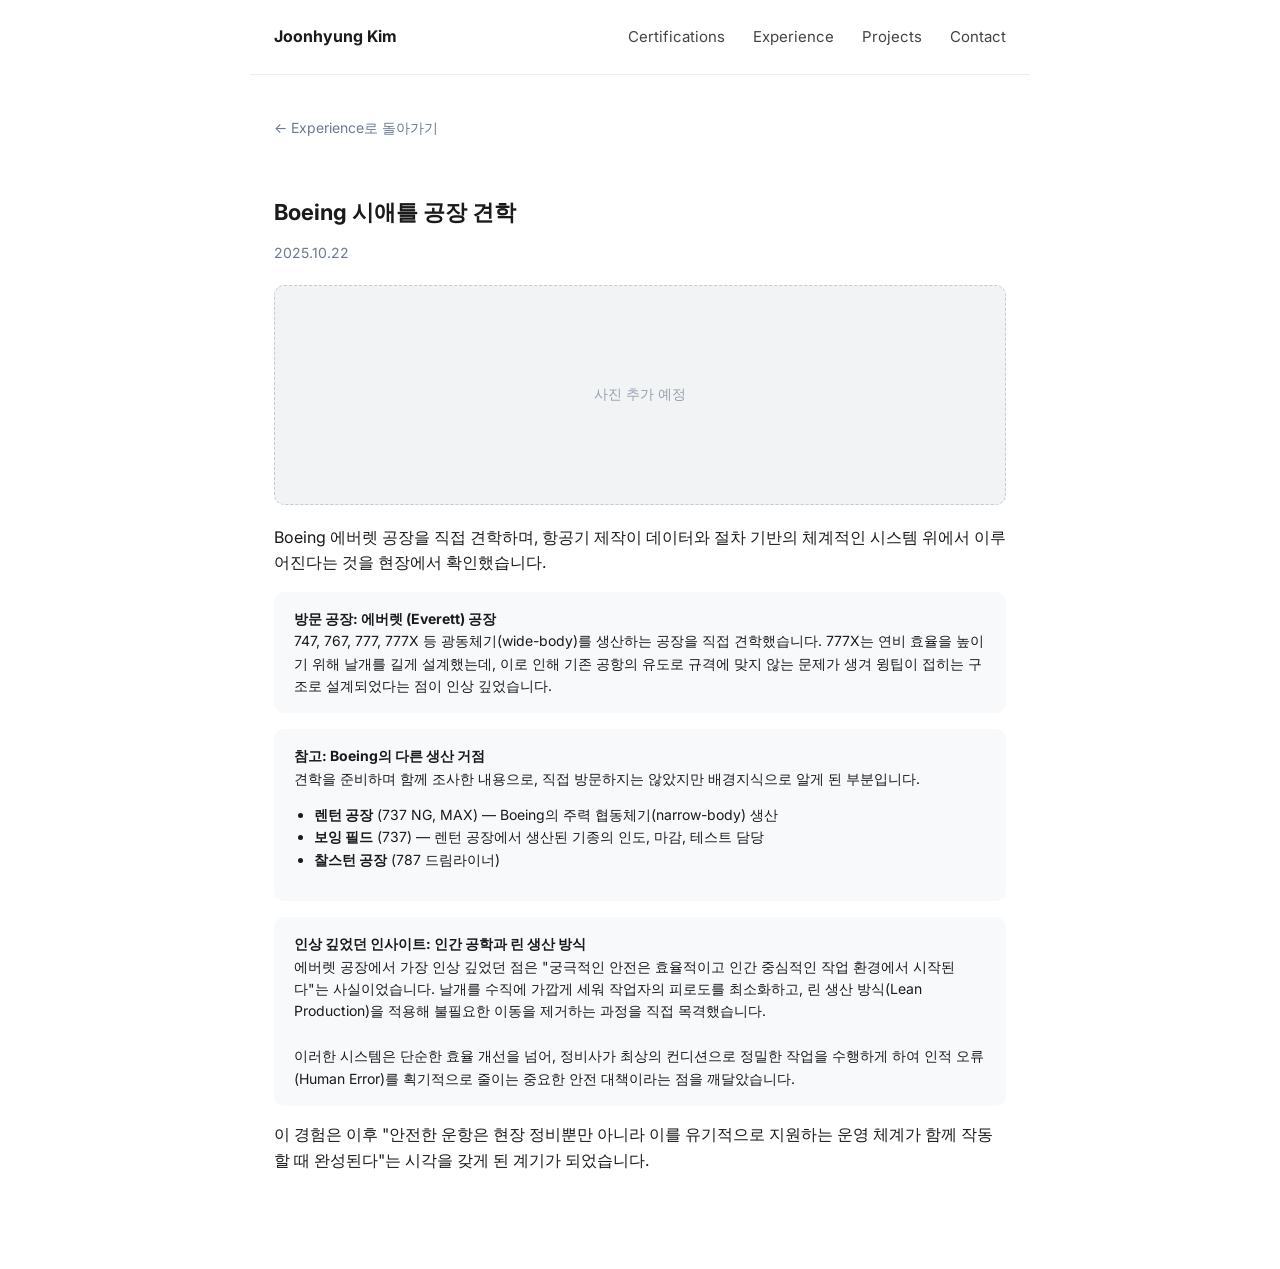
==== boeing.html @ 75684ba5 "타임라인 섹션 추가 및 용어 통일" ====
<!DOCTYPE html>
<html>

<head>
    <title>Boeing 시애틀 공장 견학 | Joonhyung Kim</title>
    <link rel="stylesheet" href="style.css">
</head>

<body>
    <div class="navbar">
        <a href="index.html" class="name">Joonhyung Kim</a>
        <div class="nav-links">
            <a href="certifications.html">Certifications</a>
            <a href="experience.html">Experience</a>
            <a href="projects.html">Projects</a>
            <a href="contact.html">Contact</a>
        </div>
    </div>

    <div class="container">
        <a href="experience.html" class="back-link">← Experience로 돌아가기</a>

        <h2>Boeing 시애틀 공장 견학</h2>
        <div class="entry-meta">2025.10.22</div>

        <div class="photo-placeholder">사진 추가 예정</div>

        <p>
            Boeing 에버렛 공장을 직접 견학하며, 항공기 제작이
    데이터와 절차 기반의 체계적인 시스템 위에서 이루어진다는 것을 현장에서 확인했습니다.
        </p>

        <div class="info-box">
    <strong>방문 공장: 에버렛 (Everett) 공장</strong><br>
    747, 767, 777, 777X 등 광동체기(wide-body)를 생산하는 공장을 직접 견학했습니다.
    777X는 연비 효율을 높이기 위해 날개를 길게 설계했는데, 이로 인해 기존 공항의
    유도로 규격에 맞지 않는 문제가 생겨 윙팁이 접히는 구조로 설계되었다는 점이 인상 깊었습니다.
</div>

<div class="info-box">
    <strong>참고: Boeing의 다른 생산 거점</strong><br>
    견학을 준비하며 함께 조사한 내용으로, 직접 방문하지는 않았지만 배경지식으로 알게 된 부분입니다.
    <ul>
        <li><strong>렌턴 공장</strong> (737 NG, MAX) — Boeing의 주력 협동체기(narrow-body) 생산</li>
        <li><strong>보잉 필드</strong> (737) — 렌턴 공장에서 생산된 기종의 인도, 마감, 테스트 담당</li>
        <li><strong>찰스턴 공장</strong> (787 드림라이너)</li>
    </ul>
</div>

        <div class="info-box">
            <strong>인상 깊었던 인사이트: 인간 공학과 린 생산 방식</strong><br>
            에버렛 공장에서 가장 인상 깊었던 점은 "궁극적인 안전은 효율적이고 인간 중심적인 작업 환경에서 시작된다"는 사실이었습니다.
            날개를 수직에 가깝게 세워 작업자의 피로도를 최소화하고, 린 생산 방식(Lean Production)을 적용해
            불필요한 이동을 제거하는 과정을 직접 목격했습니다.
            <br><br>
            이러한 시스템은 단순한 효율 개선을 넘어, 정비사가 최상의 컨디션으로 정밀한 작업을 수행하게 하여
            인적 오류(Human Error)를 획기적으로 줄이는 중요한 안전 대책이라는 점을 깨달았습니다.
        </div>

        <p>
            이 경험은 이후 "안전한 운항은 현장 정비뿐만 아니라 이를 유기적으로 지원하는
            운영 체계가 함께 작동할 때 완성된다"는 시각을 갖게 된 계기가 되었습니다.
        </p>
    </div>
</body>

</html>
---- style.css ----
/* 구글 폰트 불러오기 - 이해포인트 아님, 그냥 이런 게 있다 정도만 */
@import url('https://fonts.googleapis.com/css2?family=Inter:wght@400;600;700&display=swap');

/* 부드러운 스크롤 - 이해포인트 */
html {
    scroll-behavior: smooth;
}

/* 네비게이션 바를 화면 상단에 고정 */
.navbar {
    position: sticky;
    top: 0;
    background-color: #ffffff;
    border-bottom: 1px solid #eee;
    z-index: 10;
}

/* 고정된 네비게이션 바에 섹션 제목이 가려지지 않도록 여유 공간 확보 - 이해포인트 */
section {
    scroll-margin-top: 80px;
}
* {
    box-sizing: border-box;
}

body {
    font-family: 'Inter', -apple-system, "Apple SD Gothic Neo", "맑은 고딕", sans-serif;
    background-color: #ffffff;
    color: #1a1a1a;
    margin: 0;
    line-height: 1.6;
}

.container {
    max-width: 780px;
    margin: 0 auto;
    padding: 40px 24px 80px;
}

/* 네비게이션 */
.navbar {
    display: flex;
    justify-content: space-between;
    align-items: center;
    max-width: 780px;
    margin: 0 auto;
    padding: 24px;
}

.navbar .name {
    font-weight: 700;
    text-decoration: none;
    color: #1a1a1a;
    font-size: 16px;
}

.navbar .nav-links a {
    margin-left: 24px;
    text-decoration: none;
    color: #444;
    font-size: 15px;
    transition: color 0.2s ease;
}

.navbar .nav-links a:hover {
    color: #1a73e8;
}

/* Hero 영역: 사진 + 텍스트 나란히 배치 - 이해포인트 (Flexbox 응용) */
.hero {
    display: flex;
    align-items: center;
    gap: 32px;
    margin-bottom: 20px;
}

.profile-photo {
    width: 120px;
    height: 120px;
    border-radius: 50%;
    object-fit: cover;
    flex-shrink: 0;
}

h1.hero-name {
    font-size: 40px;
    margin-bottom: 4px;
}

.hero-role {
    color: #6b7a8f;
    font-size: 17px;
    margin-top: 0;
    margin-bottom: 0;
}

.bio p {
    font-size: 16px;
    margin-bottom: 16px;
}

/* 태그 필 (소개 아래) */
.tags {
    margin: 24px 0;
}

.tag {
    display: inline-block;
    background-color: #f1f3f5;
    color: #333;
    padding: 6px 14px;
    border-radius: 20px;
    font-size: 13px;
    margin-right: 8px;
    margin-bottom: 8px;
}

/* 버튼 */
.buttons {
    margin-top: 20px;
}

.btn {
    display: inline-block;
    padding: 10px 20px;
    border-radius: 20px;
    text-decoration: none;
    font-size: 14px;
    margin-right: 10px;
    margin-bottom: 10px;
    transition: opacity 0.2s ease, transform 0.15s ease;
}

.btn-primary {
    background-color: #1a73e8;
    color: white;
}

.btn-outline {
    border: 1px solid #d0d5db;
    color: #333;
}

.btn:hover {
    opacity: 0.85;
    transform: translateY(-1px);
}

/* Skills 섹션 - 아이콘 없이 텍스트 태그로 표현 */
.skills-grid {
    display: flex;
    flex-wrap: wrap;
    gap: 10px;
    margin-top: 12px;
}

.skill-item {
    background-color: #eef4ff;
    color: #1a54b0;
    padding: 8px 16px;
    border-radius: 8px;
    font-size: 14px;
    font-weight: 600;
}

/* 상세 페이지 */
h2 {
    font-size: 22px;
    margin-top: 40px;
    margin-bottom: 12px;
}

.entry {
    margin-bottom: 20px;
}

.entry-title {
    font-weight: 700;
    margin-bottom: 4px;
}

.entry-meta {
    color: #6b7a8f;
    font-size: 14px;
    margin-bottom: 6px;
}

ul {
    padding-left: 20px;
}

/* 반응형 대응: 화면 폭이 600px 이하(모바일)일 때 - 이해포인트 */
@media (max-width: 600px) {
    .navbar {
        flex-direction: column;
        align-items: flex-start;
        gap: 12px;
    }

    .navbar .nav-links a {
        margin-left: 0;
        margin-right: 16px;
    }

    .hero {
        flex-direction: column;
        align-items: flex-start;
        text-align: left;
    }

    h1.hero-name {
        font-size: 30px;
    }
}
/* Projects 카드 그리드 - 이해포인트 (Flexbox 응용 2) */
.project-grid {
    display: flex;
    flex-wrap: wrap;
    gap: 20px;
    margin-top: 20px;
}

.project-card {
    background-color: #ffffff;
    border: 1px solid #e5e9ef;
    border-radius: 12px;
    padding: 20px;
    width: 100%;
    text-decoration: none;
    color: inherit;
    transition: box-shadow 0.2s ease, transform 0.15s ease;
    display: block;
}

.project-card:hover {
    box-shadow: 0 4px 16px rgba(0, 0, 0, 0.08);
    transform: translateY(-2px);
}

.project-card .card-title {
    font-weight: 700;
    font-size: 17px;
    margin-bottom: 6px;
}

.project-card .card-meta {
    color: #6b7a8f;
    font-size: 13px;
    margin-bottom: 10px;
}

.project-card .card-desc {
    font-size: 14px;
    color: #444;
}

/* 상세 페이지 상단 '뒤로가기' 링크 */
.back-link {
    display: inline-block;
    margin-bottom: 16px;
    color: #6b7a8f;
    text-decoration: none;
    font-size: 14px;
}

.back-link:hover {
    color: #1a73e8;
}

/* 사진 자리 (실제 사진 생기기 전까지 사용) */
.photo-placeholder {
    background-color: #f1f3f5;
    border: 1px dashed #c3cbd4;
    border-radius: 10px;
    height: 220px;
    display: flex;
    align-items: center;
    justify-content: center;
    color: #97a2b0;
    font-size: 14px;
    margin: 20px 0;
}

/* 실제 사진 넣을 때 사용할 스타일 */
.detail-photo {
    width: 100%;
    border-radius: 10px;
    margin: 20px 0;
}

.info-box {
    background-color: #f7f9fb;
    border-radius: 10px;
    padding: 16px 20px;
    margin: 16px 0;
    font-size: 14px;
}
/* 섹션 간 확실한 여백 및 경계 구분 - 이해포인트 */
section {
    padding: 60px 0;
    scroll-margin-top: 80px;
}

section:nth-of-type(even) {
    background-color: #f8f9fb;
    margin-left: calc(-50vw + 50%);
    margin-right: calc(-50vw + 50%);
    padding-left: calc(50vw - 50%);
    padding-right: calc(50vw - 50%);
}

/* 섹션 제목 위 작은 라벨 */
.section-label {
    color: #1a73e8;
    font-size: 13px;
    font-weight: 700;
    letter-spacing: 1px;
    text-transform: uppercase;
    margin-bottom: 8px;
}
/* 타임라인 - 이해포인트: position relative/absolute */
.timeline {
    position: relative;
    padding-left: 28px;
    margin-top: 20px;
}

/* 세로로 이어지는 선 */
.timeline::before {
    content: '';
    position: absolute;
    left: 6px;
    top: 4px;
    bottom: 4px;
    width: 2px;
    background-color: #d0d5db;
}

.timeline-item {
    position: relative;
    margin-bottom: 26px;
}

/* 각 항목 옆의 동그란 점 */
.timeline-item::before {
    content: '';
    position: absolute;
    left: -28px;
    top: 4px;
    width: 10px;
    height: 10px;
    border-radius: 50%;
    background-color: #1a73e8;
}

.timeline-date {
    color: #6b7a8f;
    font-size: 13px;
    margin-bottom: 2px;
}

.timeline-title {
    font-weight: 700;
    font-size: 15px;
}
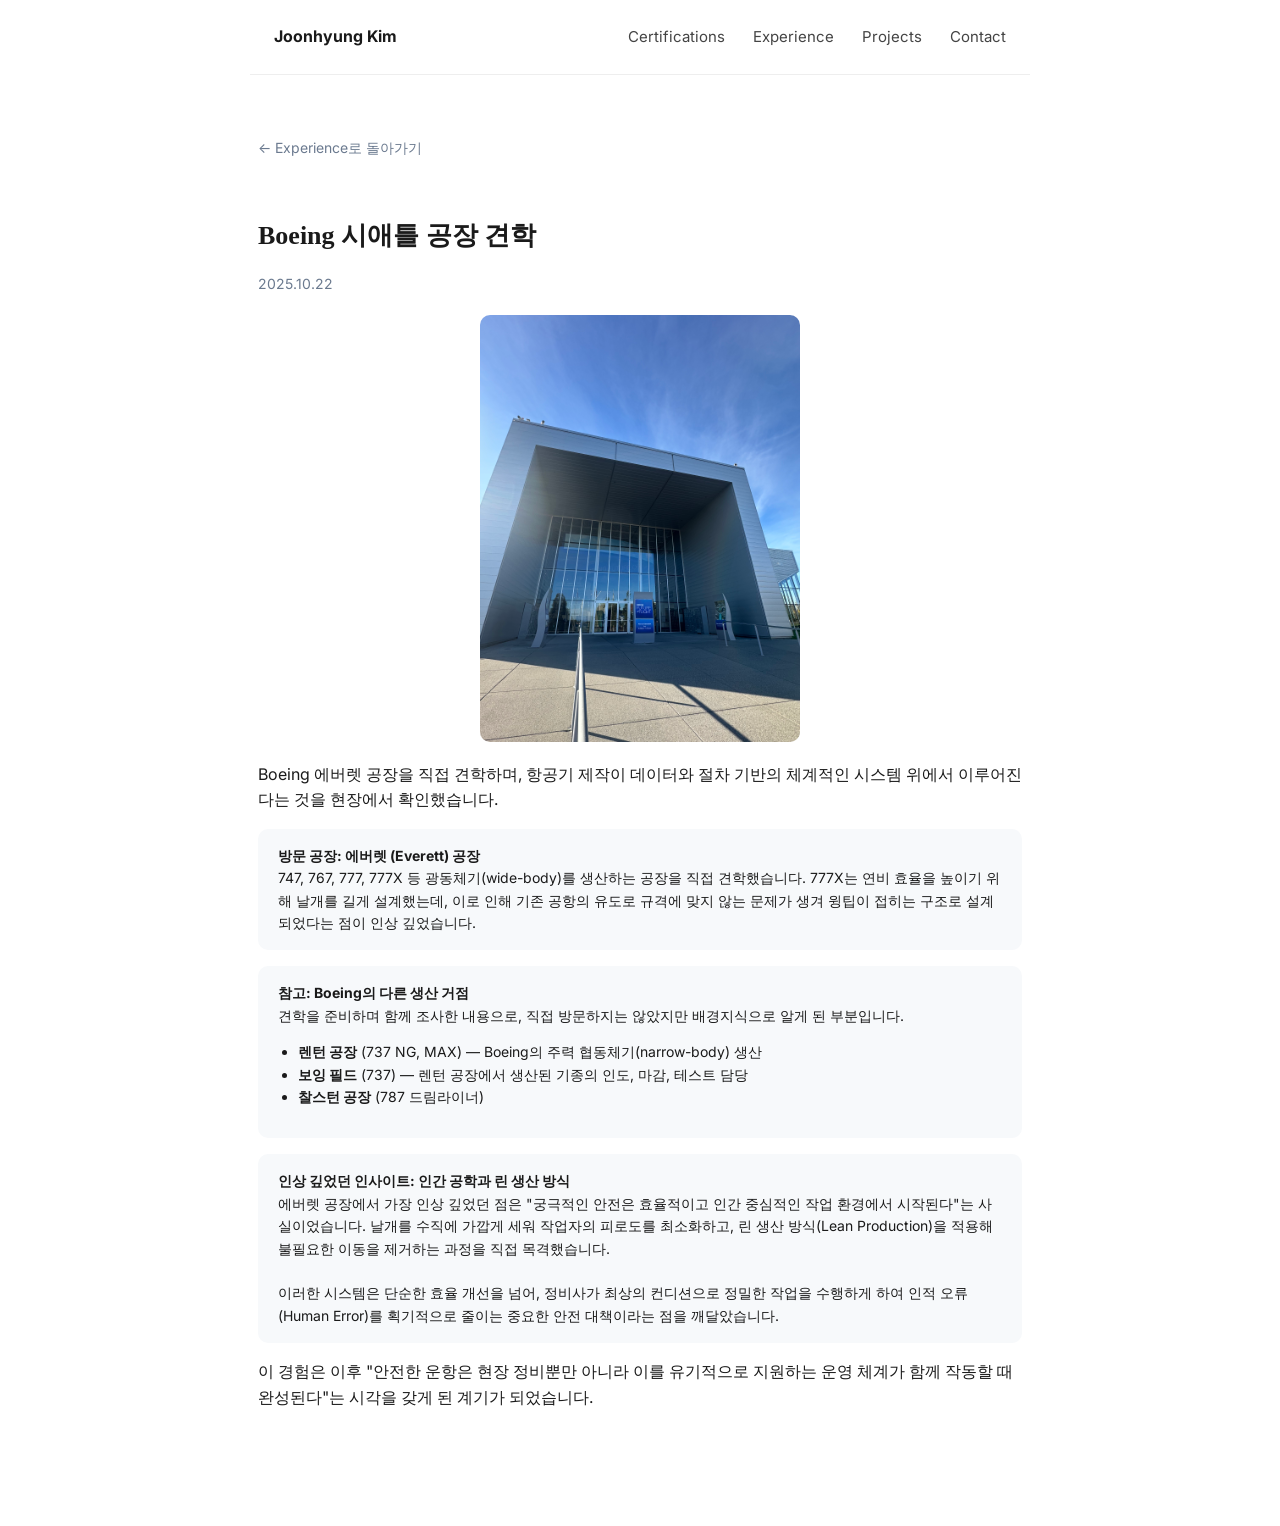
==== commit 3046b809: "Boeing 세로 사진 크기 조정" ====
--- a/boeing.html
+++ b/boeing.html
@@ -23,10 +23,7 @@
         <h2>Boeing 시애틀 공장 견학</h2>
         <div class="entry-meta">2025.10.22</div>
 
-        <div class="photo-placeholder">사진 추가 예정</div>
-
-        <p>
-            Boeing 에버렛 공장을 직접 견학하며, 항공기 제작이
+<img src="boeing-factory.jpg" class="detail-photo-portrait" alt="Boeing Future of Flight 방문자 센터">            Boeing 에버렛 공장을 직접 견학하며, 항공기 제작이
     데이터와 절차 기반의 체계적인 시스템 위에서 이루어진다는 것을 현장에서 확인했습니다.
         </p>
 
--- a/style.css
+++ b/style.css
@@ -1,7 +1,5 @@
 /* 구글 폰트 불러오기 - 이해포인트 아님, 그냥 이런 게 있다 정도만 */
-@import url('https://fonts.googleapis.com/css2?family=Inter:wght@400;600;700&display=swap');
-
-/* 부드러운 스크롤 - 이해포인트 */
+@import url('https://fonts.googleapis.com/css2?family=Inter:wght@400;500;600;700&family=Newsreader:wght@500;600&display=swap');
 html {
     scroll-behavior: smooth;
 }
@@ -32,9 +30,9 @@
 }
 
 .container {
-    max-width: 780px;
+    max-width: 820px;
     margin: 0 auto;
-    padding: 40px 24px 80px;
+    padding: 60px 28px 100px;
 }
 
 /* 네비게이션 */
@@ -83,8 +81,12 @@
 }
 
 h1.hero-name {
-    font-size: 40px;
-    margin-bottom: 4px;
+    font-family: 'Fraunces', serif;
+    font-size: 68px;
+    font-weight: 600;
+    letter-spacing: -1px;
+    margin-bottom: 6px;
+    line-height: 1.1;
 }
 
 .hero-role {
@@ -165,9 +167,11 @@
 
 /* 상세 페이지 */
 h2 {
-    font-size: 22px;
+    font-family: 'Fraunces', serif;
+    font-weight: 600;
+    font-size: 26px;
     margin-top: 40px;
-    margin-bottom: 12px;
+    margin-bottom: 16px;
 }
 
 .entry {
@@ -287,6 +291,14 @@
     border-radius: 10px;
     margin: 20px 0;
 }
+/* 세로형 사진 전용 - 너무 커지지 않도록 폭 제한 */
+.detail-photo-portrait {
+    max-width: 320px;
+    width: 100%;
+    border-radius: 10px;
+    margin: 20px auto;
+    display: block;
+}
 
 .info-box {
     background-color: #f7f9fb;
@@ -297,7 +309,7 @@
 }
 /* 섹션 간 확실한 여백 및 경계 구분 - 이해포인트 */
 section {
-    padding: 60px 0;
+    padding: 80px 0;
     scroll-margin-top: 80px;
 }
 
@@ -362,4 +374,53 @@
 .timeline-title {
     font-weight: 700;
     font-size: 15px;
+}
+
+/* Contact 버튼 그룹 */
+.contact-buttons {
+    display: flex;
+    flex-wrap: wrap;
+    gap: 12px;
+    margin-top: 20px;
+}
+
+.contact-btn {
+    display: inline-flex;
+    align-items: center;
+    gap: 8px;
+    padding: 12px 22px;
+    border-radius: 24px;
+    text-decoration: none;
+    font-size: 15px;
+    font-weight: 600;
+    transition: opacity 0.2s ease, transform 0.15s ease;
+}
+
+.contact-btn:hover {
+    opacity: 0.85;
+    transform: translateY(-1px);
+}
+
+.contact-btn.primary {
+    background-color: #1a1a1a;
+    color: white;
+}
+
+.contact-btn.secondary {
+    background-color: #f1f3f5;
+    color: #1a1a1a;
+}
+.icon-illustration {
+    background-color: #f7f9fb;
+    border-radius: 10px;
+    height: 220px;
+    display: flex;
+    align-items: center;
+    justify-content: center;
+    margin: 20px 0;
+}
+
+.icon-illustration svg {
+    width: 120px;
+    height: 120px;
 }
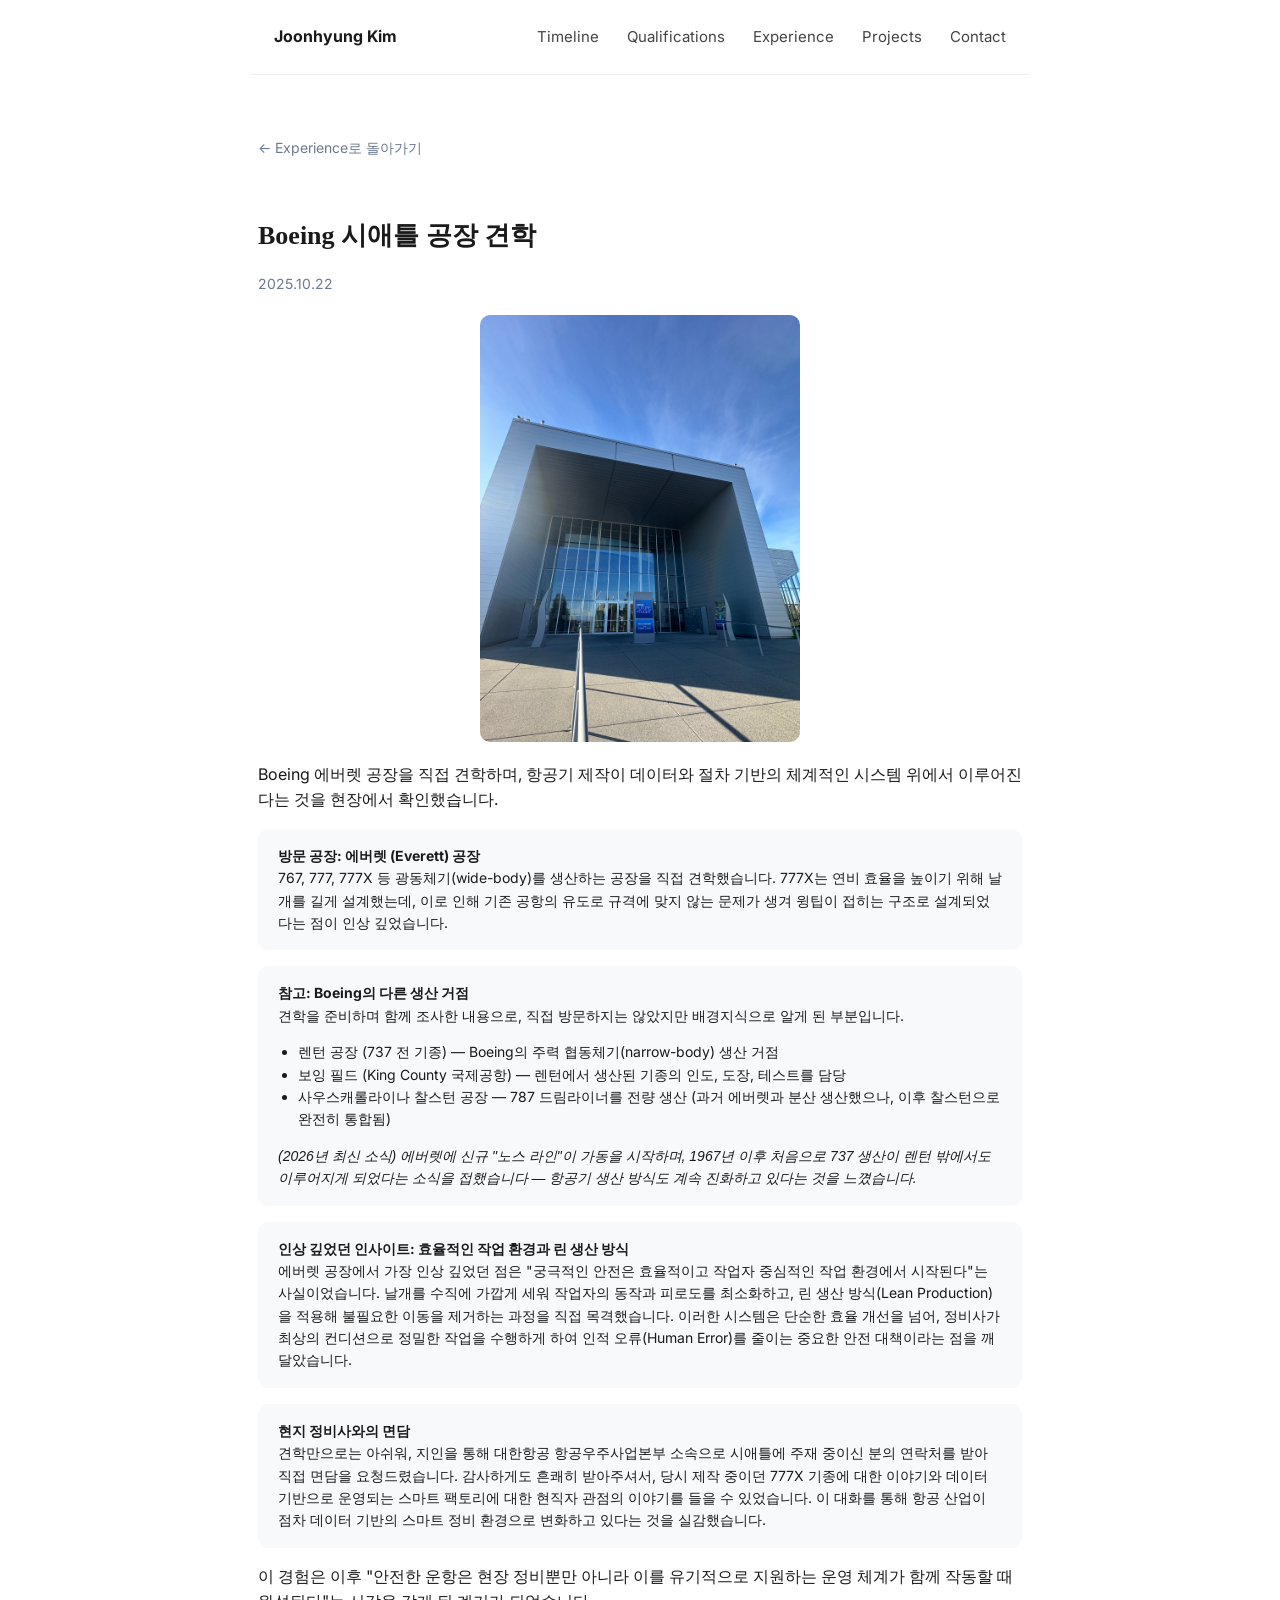
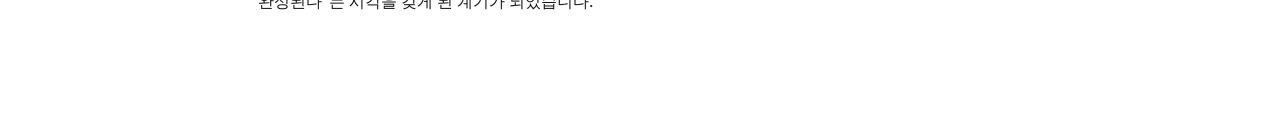
==== commit 5c7dc7be: "trinity/boeing 페이지 내용 보강, 최신 정보 반영" ====
--- a/boeing.html
+++ b/boeing.html
@@ -10,7 +10,8 @@
     <div class="navbar">
         <a href="index.html" class="name">Joonhyung Kim</a>
         <div class="nav-links">
-            <a href="certifications.html">Certifications</a>
+            <a href="index.html#timeline">Timeline</a>
+            <a href="certifications.html">Qualifications</a>
             <a href="experience.html">Experience</a>
             <a href="projects.html">Projects</a>
             <a href="contact.html">Contact</a>
@@ -27,33 +28,50 @@
     데이터와 절차 기반의 체계적인 시스템 위에서 이루어진다는 것을 현장에서 확인했습니다.
         </p>
 
-        <div class="info-box">
+      <div class="info-box">
     <strong>방문 공장: 에버렛 (Everett) 공장</strong><br>
-    747, 767, 777, 777X 등 광동체기(wide-body)를 생산하는 공장을 직접 견학했습니다.
+    767, 777, 777X 등 광동체기(wide-body)를 생산하는 공장을 직접 견학했습니다.
     777X는 연비 효율을 높이기 위해 날개를 길게 설계했는데, 이로 인해 기존 공항의
-    유도로 규격에 맞지 않는 문제가 생겨 윙팁이 접히는 구조로 설계되었다는 점이 인상 깊었습니다.
+    유도로 규격에 맞지 않는 문제가 생겨 윙팁이 접히는 구조로 설계되었다는 점이
+    인상 깊었습니다.
 </div>
 
 <div class="info-box">
     <strong>참고: Boeing의 다른 생산 거점</strong><br>
-    견학을 준비하며 함께 조사한 내용으로, 직접 방문하지는 않았지만 배경지식으로 알게 된 부분입니다.
+    견학을 준비하며 함께 조사한 내용으로, 직접 방문하지는 않았지만 배경지식으로
+    알게 된 부분입니다.
     <ul>
-        <li><strong>렌턴 공장</strong> (737 NG, MAX) — Boeing의 주력 협동체기(narrow-body) 생산</li>
-        <li><strong>보잉 필드</strong> (737) — 렌턴 공장에서 생산된 기종의 인도, 마감, 테스트 담당</li>
-        <li><strong>찰스턴 공장</strong> (787 드림라이너)</li>
+        <li>렌턴 공장 (737 전 기종) — Boeing의 주력 협동체기(narrow-body) 생산 거점</li>
+        <li>보잉 필드 (King County 국제공항) — 렌턴에서 생산된 기종의 인도, 도장,
+            테스트를 담당</li>
+        <li>사우스캐롤라이나 찰스턴 공장 — 787 드림라이너를 전량 생산 (과거 에버렛과
+            분산 생산했으나, 이후 찰스턴으로 완전히 통합됨)</li>
     </ul>
+    <em>(2026년 최신 소식) 에버렛에 신규 "노스 라인"이 가동을 시작하며, 1967년 이후
+    처음으로 737 생산이 렌턴 밖에서도 이루어지게 되었다는 소식을 접했습니다 —
+    항공기 생산 방식도 계속 진화하고 있다는 것을 느꼈습니다.</em>
 </div>
 
-        <div class="info-box">
-            <strong>인상 깊었던 인사이트: 인간 공학과 린 생산 방식</strong><br>
-            에버렛 공장에서 가장 인상 깊었던 점은 "궁극적인 안전은 효율적이고 인간 중심적인 작업 환경에서 시작된다"는 사실이었습니다.
-            날개를 수직에 가깝게 세워 작업자의 피로도를 최소화하고, 린 생산 방식(Lean Production)을 적용해
-            불필요한 이동을 제거하는 과정을 직접 목격했습니다.
-            <br><br>
-            이러한 시스템은 단순한 효율 개선을 넘어, 정비사가 최상의 컨디션으로 정밀한 작업을 수행하게 하여
-            인적 오류(Human Error)를 획기적으로 줄이는 중요한 안전 대책이라는 점을 깨달았습니다.
-        </div>
+       <div class="info-box">
+    <strong>인상 깊었던 인사이트: 효율적인 작업 환경과 린 생산 방식</strong><br>
+    에버렛 공장에서 가장 인상 깊었던 점은 "궁극적인 안전은 효율적이고 작업자
+    중심적인 작업 환경에서 시작된다"는 사실이었습니다. 날개를 수직에 가깝게 세워
+    작업자의 동작과 피로도를 최소화하고, 린 생산 방식(Lean Production)을 적용해
+    불필요한 이동을 제거하는 과정을 직접 목격했습니다.
 
+    이러한 시스템은 단순한 효율 개선을 넘어, 정비사가 최상의 컨디션으로 정밀한
+    작업을 수행하게 하여 인적 오류(Human Error)를 줄이는 중요한 안전 대책이라는
+    점을 깨달았습니다.
+</div>
+<div class="info-box">
+    <strong>현지 정비사와의 면담</strong><br>
+    견학만으로는 아쉬워, 지인을 통해 대한항공 항공우주사업본부 소속으로 시애틀에
+    주재 중이신 분의 연락처를 받아 직접 면담을 요청드렸습니다. 감사하게도 흔쾌히
+    받아주셔서, 당시 제작 중이던 777X 기종에 대한 이야기와 데이터 기반으로 운영되는
+    스마트 팩토리에 대한 현직자 관점의 이야기를 들을 수 있었습니다. 이 대화를 통해
+    항공 산업이 점차 데이터 기반의 스마트 정비 환경으로 변화하고 있다는 것을
+    실감했습니다.
+</div>
         <p>
             이 경험은 이후 "안전한 운항은 현장 정비뿐만 아니라 이를 유기적으로 지원하는
             운영 체계가 함께 작동할 때 완성된다"는 시각을 갖게 된 계기가 되었습니다.
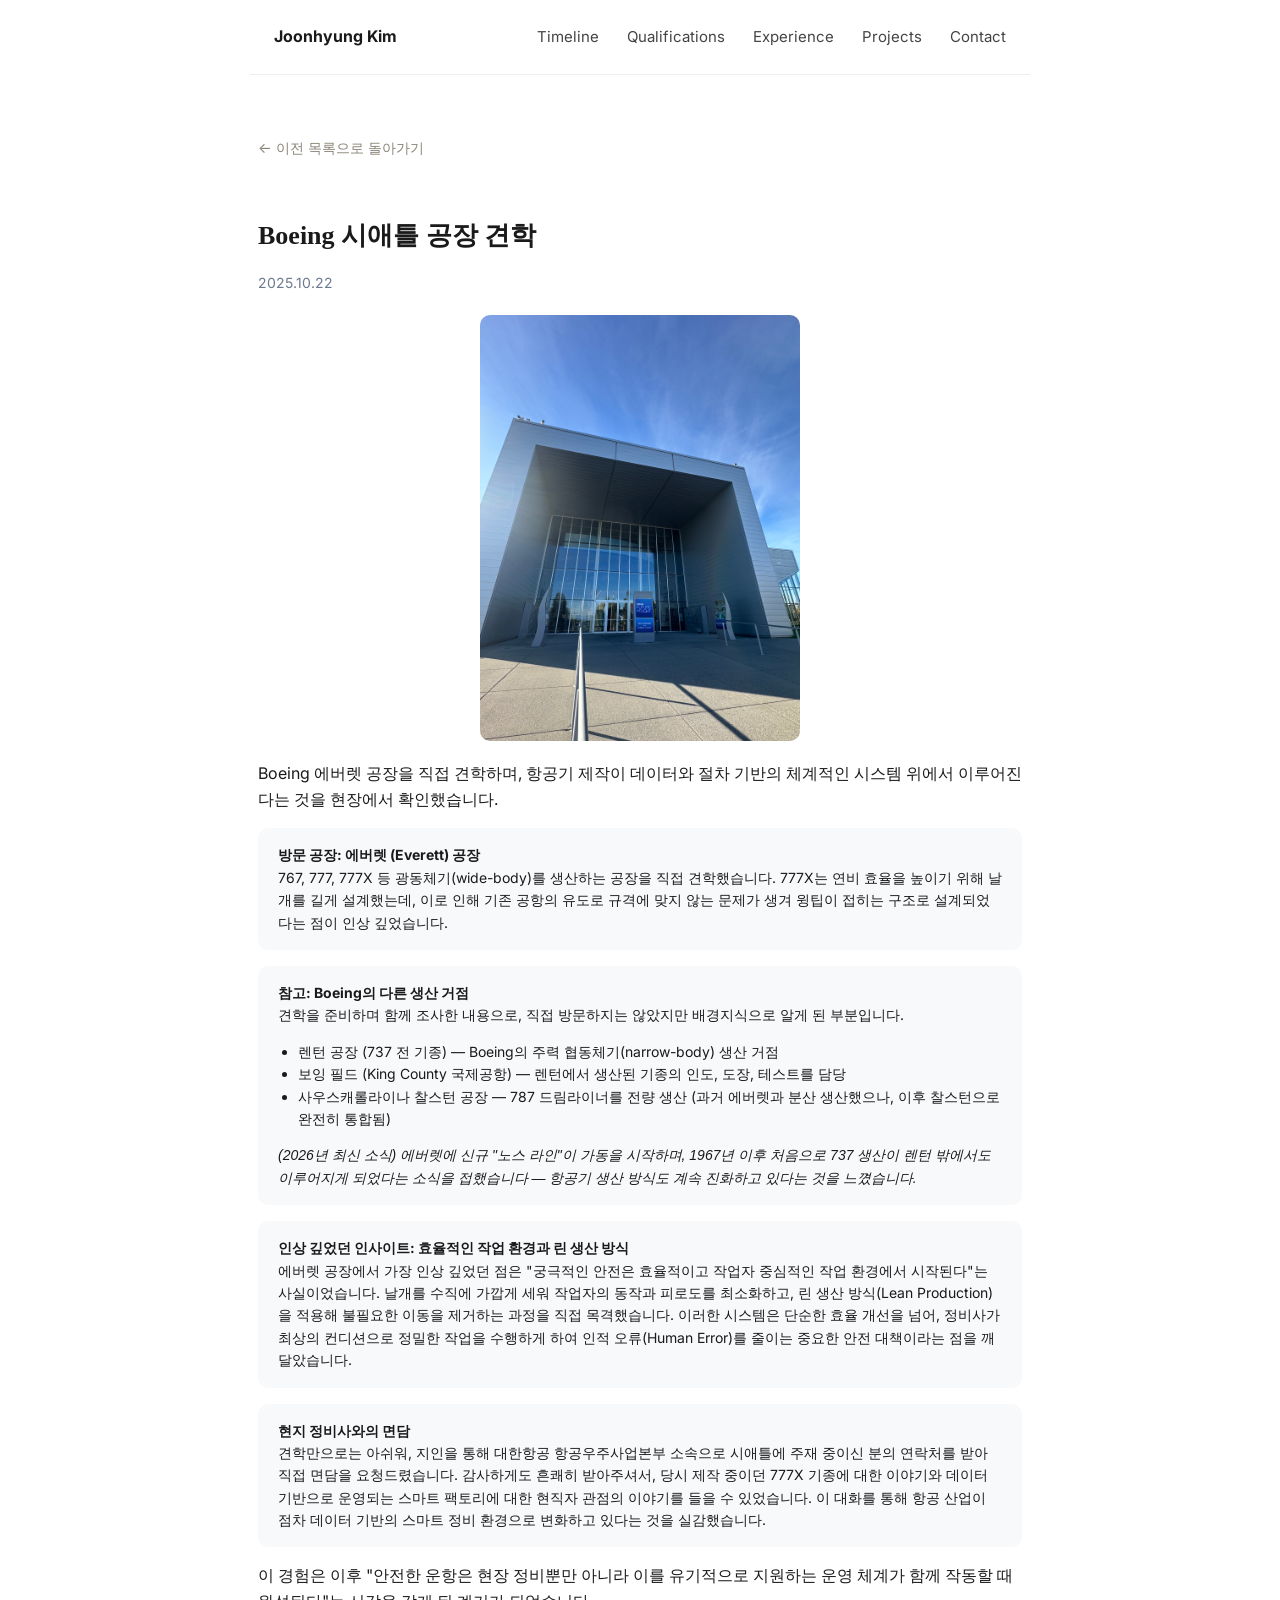
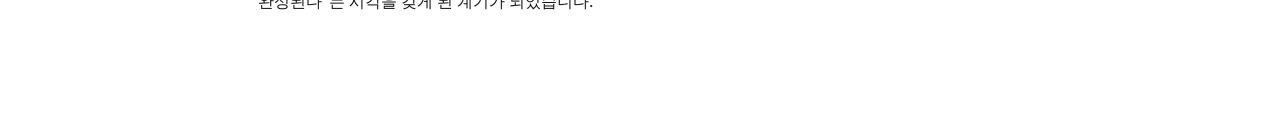
==== commit 05f94252: "포트폴리오 콘텐츠 전면 보강 (Hero 영문화, 경험/프로젝트 상세화, 뒤로가기 통일)" ====
--- a/boeing.html
+++ b/boeing.html
@@ -19,7 +19,7 @@
     </div>
 
     <div class="container">
-        <a href="experience.html" class="back-link">← Experience로 돌아가기</a>
+       <a href="javascript:history.back()" class="back-link">← 이전 목록으로 돌아가기</a>
 
         <h2>Boeing 시애틀 공장 견학</h2>
         <div class="entry-meta">2025.10.22</div>
--- a/style.css
+++ b/style.css
@@ -423,4 +423,14 @@
 .icon-illustration svg {
     width: 120px;
     height: 120px;
+}
+
+.back-link {
+    font-size: 0.9rem;
+    color: #8a8578;
+    text-decoration: none;
+}
+
+.back-link:hover {
+    text-decoration: underline;
 }
